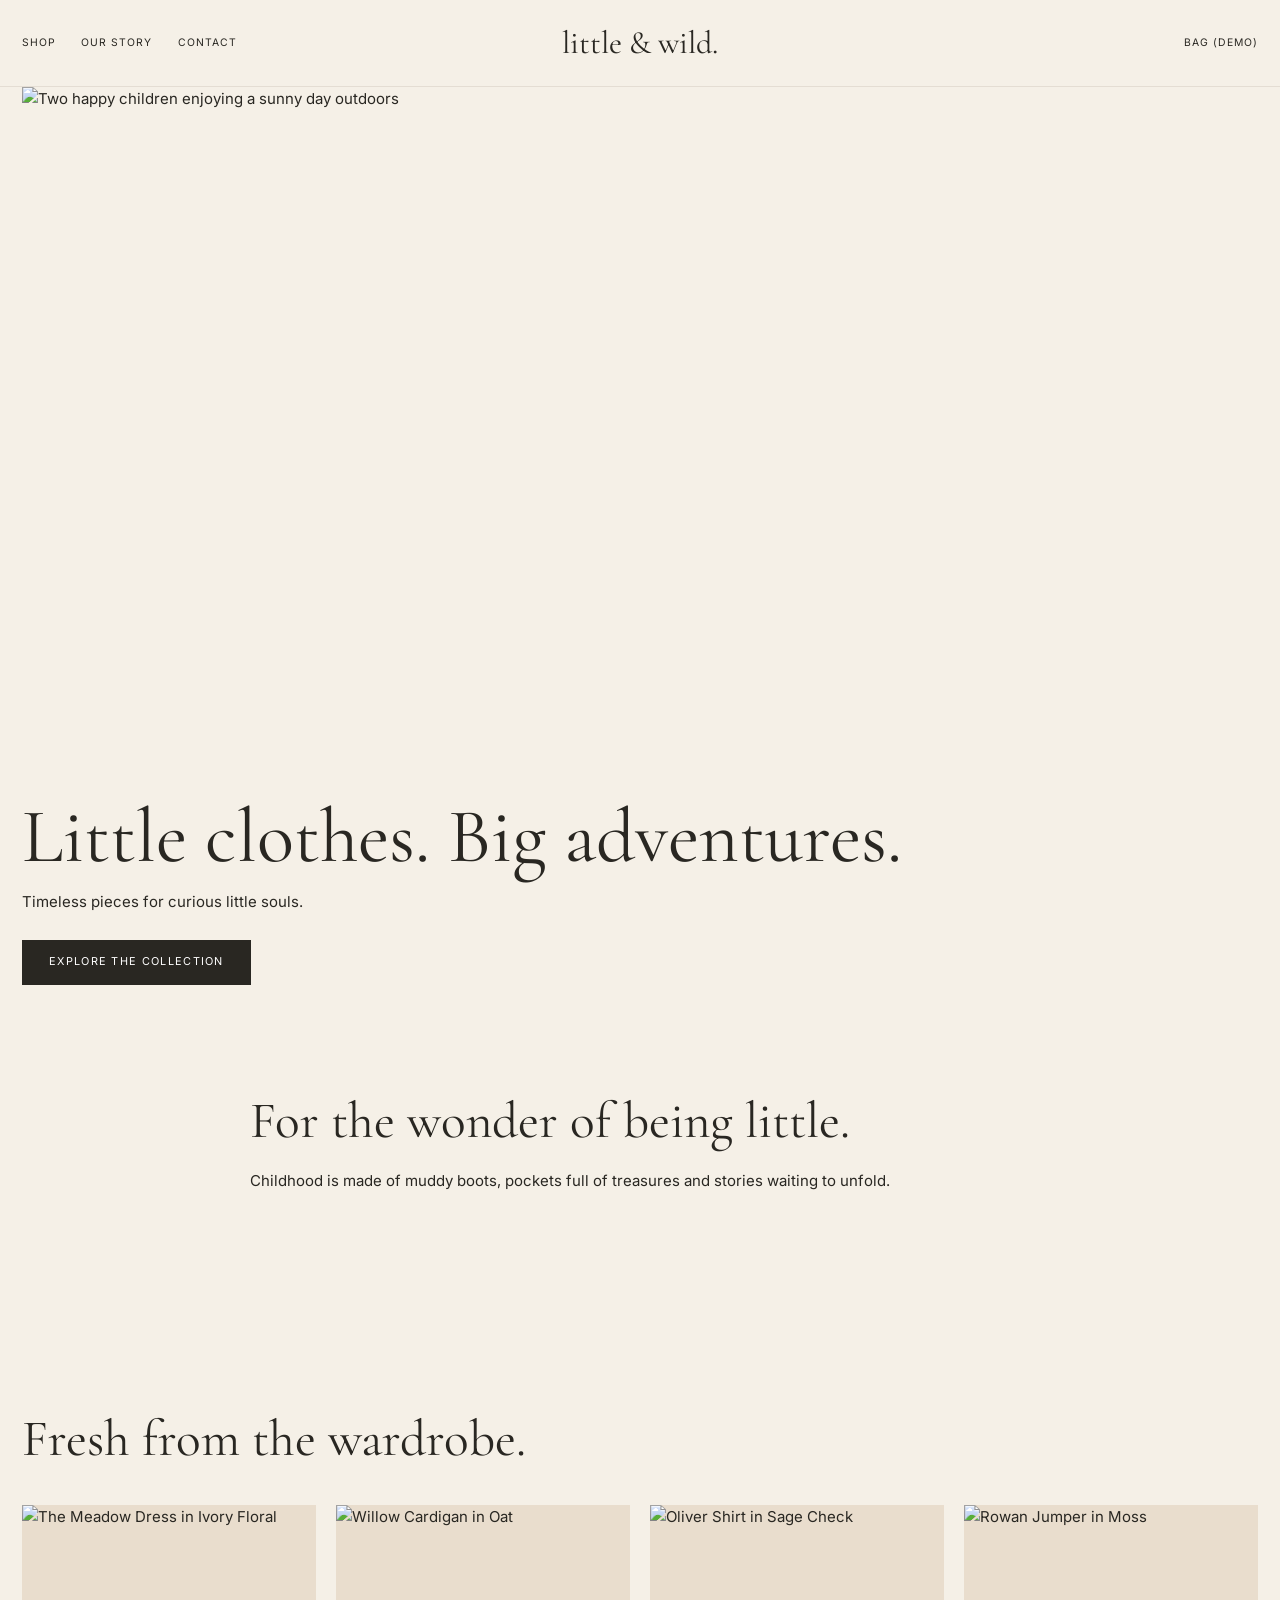
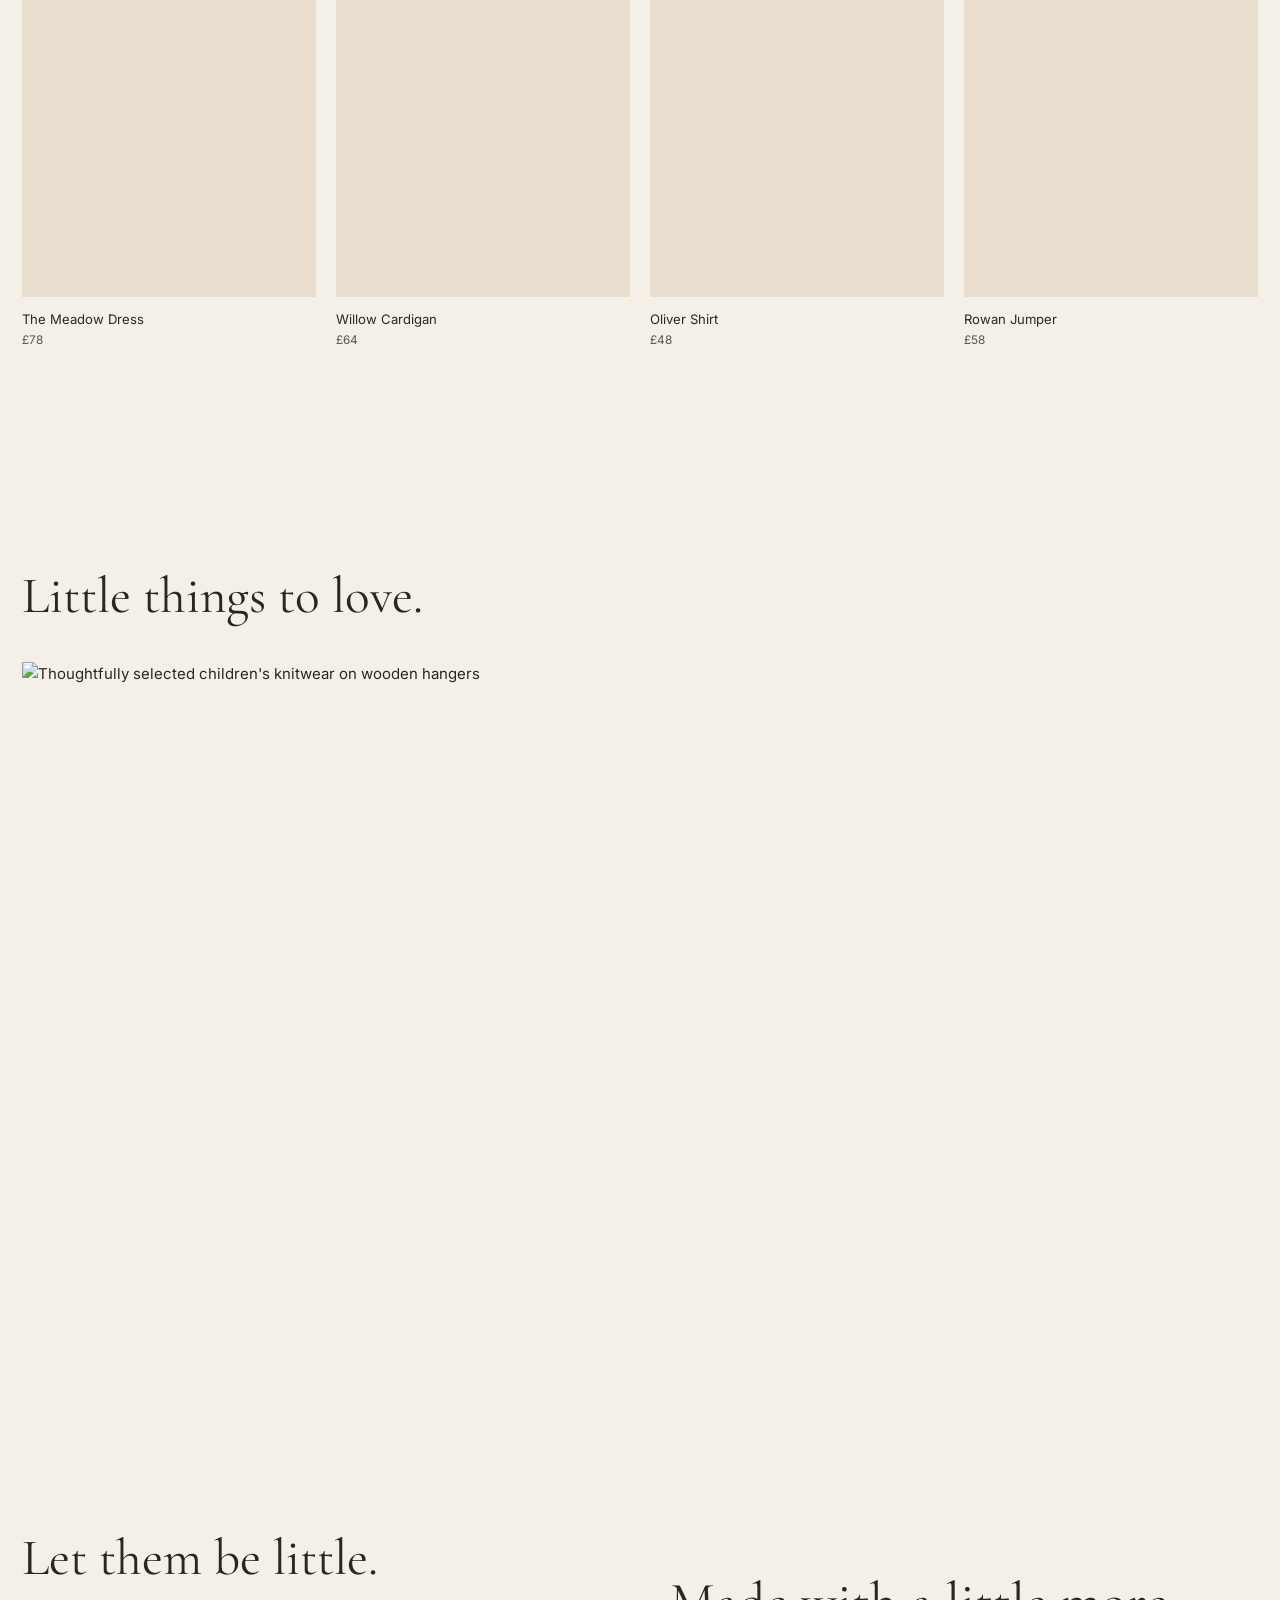
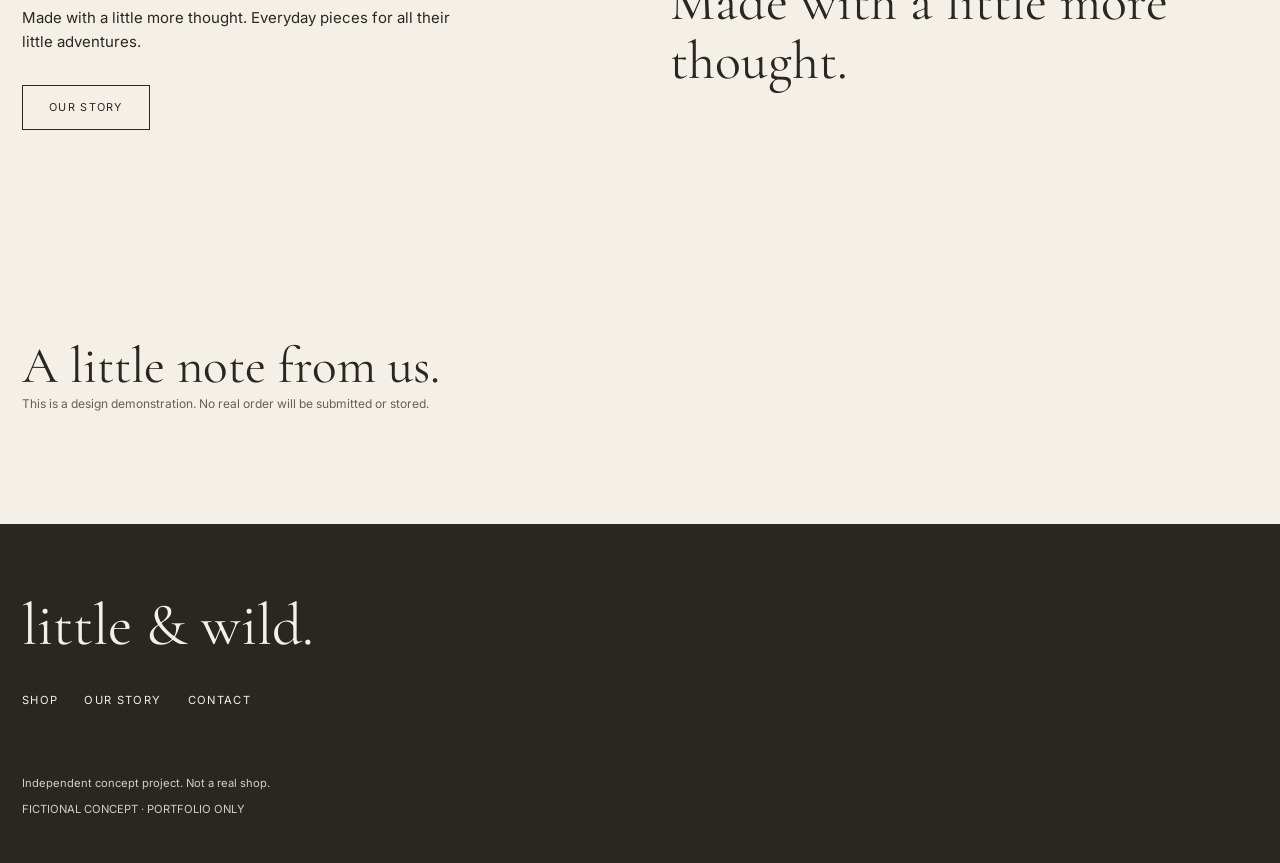
==== docs/index.html @ 0401461c "Publish little & wild. portfolio demo via GitHub Pages" ====
<!doctype html><html lang="en-GB"><head><meta charset="utf-8"><meta name="viewport" content="width=device-width, initial-scale=1"><meta name="robots" content="noindex,nofollow"><meta name="theme-color" content="#F5F0E7"><meta name="description" content="little & wild. — a fictional British childrenswear brand, created as an independent design portfolio concept."><link rel="icon" href="favicon.svg" type="image/svg+xml"><link rel="preconnect" href="https://fonts.googleapis.com"><link rel="preconnect" href="https://fonts.gstatic.com" crossorigin><link href="https://fonts.googleapis.com/css2?family=Cormorant+Garamond:wght@400;500&family=Inter:wght@400;500;600&display=swap" rel="stylesheet"><link rel="stylesheet" href="css/reset.css"><link rel="stylesheet" href="css/variables.css"><link rel="stylesheet" href="css/base.css"><link rel="stylesheet" href="css/components.css"><link rel="stylesheet" href="css/pages.css"><link rel="canonical" href="https://coco2014-crn.github.io/little-and-wild/"><meta property="og:type" content="website"><meta property="og:site_name" content="little &amp; wild."><meta property="og:title" content="Little clothes. Big adventures. | little & wild."><meta property="og:description" content="little & wild. — a fictional British childrenswear brand, created as an independent design portfolio concept."><meta property="og:url" content="https://coco2014-crn.github.io/little-and-wild/"><meta property="og:image" content="https://coco2014-crn.github.io/little-and-wild/assets/images/IMG-001.webp"><title>Little clothes. Big adventures. | little &amp; wild.</title></head><body><a class="skip-link" href="#main">Skip to content</a><div id="site-header"></div><main id="main"><section class="hero container"><img class="hero__image" src="assets/images/IMG-001.webp" alt="Two happy children enjoying a sunny day outdoors" width="1536" height="989"><div class="hero__content"><h1>Little clothes. Big adventures.</h1><p>Timeless pieces for curious little souls.</p><a class="btn" href="collection.html">Explore the collection</a></div></section><section class="section container intro"><h2>For the wonder of being little.</h2><p>Childhood is made of muddy boots, pockets full of treasures and stories waiting to unfold.</p></section><section class="section container"><h2 class="section-heading">Fresh from the wardrobe.</h2><ul class="product-grid"><li class="product-card"><a class="product-card__link" href="product.html?id=LW-001"><img class="product-card__image" src="assets/images/IMG-007.webp" alt="The Meadow Dress in Ivory Floral" width="600" height="800" loading="lazy"><p class="product-card__name">The Meadow Dress</p><p class="product-card__price">£78</p></a></li><li class="product-card"><a class="product-card__link" href="product.html?id=LW-005"><img class="product-card__image" src="assets/images/IMG-011.webp" alt="Willow Cardigan in Oat" width="600" height="800" loading="lazy"><p class="product-card__name">Willow Cardigan</p><p class="product-card__price">£64</p></a></li><li class="product-card"><a class="product-card__link" href="product.html?id=LW-009"><img class="product-card__image" src="assets/images/IMG-015.webp" alt="Oliver Shirt in Sage Check" width="600" height="800" loading="lazy"><p class="product-card__name">Oliver Shirt</p><p class="product-card__price">£48</p></a></li><li class="product-card"><a class="product-card__link" href="product.html?id=LW-006"><img class="product-card__image" src="assets/images/IMG-012.webp" alt="Rowan Jumper in Moss" width="600" height="800" loading="lazy"><p class="product-card__name">Rowan Jumper</p><p class="product-card__price">£58</p></a></li></ul></section><section class="section container"><h2 class="section-heading">Little things to love.</h2><img class="editorial-image" src="assets/images/IMG-002.webp" alt="Thoughtfully selected children's knitwear on wooden hangers" loading="lazy" width="1536" height="1024"></section><section class="section container story-teaser"><div class="story-teaser__copy"><h2>Let them be little.</h2><p>Made with a little more thought. Everyday pieces for all their little adventures.</p><a class="btn btn--outline" href="our-story.html">Our story</a></div><p class="tagline">Made with a little more thought.</p></section><section class="section container"><h2>A little note from us.</h2><p class="demo-note">This is a design demonstration. No real order will be submitted or stored.</p></section></main><div id="site-footer"></div><script src="js/main.js" defer></script></body></html>
---- docs/css/variables.css ----
:root{--cream:#F5F0E7;--oat:#D8C4AE;--sage:#69765F;--berry:#873F49;--ink:#292722;--serif:"Cormorant Garamond",Georgia,serif;--sans:"Inter",Arial,sans-serif;--container:1340px}
---- docs/css/base.css ----
body{background:var(--cream);color:var(--ink);font-family:var(--sans);font-size:15px;line-height:1.65}h1,h2,h3,.brand{font-family:var(--serif);font-weight:400;line-height:1.05}h1{font-size:clamp(3.3rem,6vw,6.4rem)}h2{font-size:clamp(2.5rem,4vw,4.8rem)}h3{font-size:clamp(1.5rem,2.5vw,2.3rem)}a{text-decoration:none}a:hover{text-decoration:underline}a:focus-visible,button:focus-visible,input:focus-visible,textarea:focus-visible,select:focus-visible{outline:3px solid var(--berry);outline-offset:3px}.container{width:min(calc(100% - 44px),var(--container));margin-inline:auto}.section{padding-block:clamp(70px,9vw,160px)}.eyebrow{font-size:.65rem;letter-spacing:.17em;text-transform:uppercase}.muted{color:#68645d}.btn{display:inline-flex;align-items:center;justify-content:center;min-height:45px;padding:12px 26px;border:1px solid var(--ink);background:var(--ink);color:white;font-size:.68rem;letter-spacing:.12em;text-transform:uppercase}.btn:hover{background:var(--sage);border-color:var(--sage);text-decoration:none}.btn--outline{background:transparent;color:var(--ink)}.btn--outline:hover{color:white}.section-heading{margin-bottom:38px}.skip-link{position:absolute;left:10px;top:-100px;z-index:100;background:white;padding:12px}.skip-link:focus{top:10px}.sr-only{position:absolute;width:1px;height:1px;overflow:hidden;clip:rect(0,0,0,0);white-space:nowrap}img{object-fit:cover}.product-card__image{display:block;height:auto}@media(prefers-reduced-motion:reduce){*,*::before,*::after{scroll-behavior:auto!important;animation-duration:.01ms!important;transition-duration:.01ms!important}}
---- docs/css/components.css ----
.site-header{position:relative;z-index:10;border-bottom:1px solid #e4ddd3}.site-header__inner{min-height:86px;display:grid;grid-template-columns:1fr auto 1fr;align-items:center;gap:24px}.site-header__nav{display:flex;gap:25px;font-size:.65rem;letter-spacing:.1em}.site-header__brand{font-size:2rem;white-space:nowrap}.site-header__right{justify-self:end;font-size:.65rem;letter-spacing:.1em}.site-header__toggle{display:none;border:0;background:transparent}.site-footer{background:var(--ink);color:var(--cream);padding:70px 0 45px}.site-footer__brand{font-size:3.7rem}.site-footer__nav{display:flex;gap:26px;margin:35px 0 65px;font-size:.7rem;letter-spacing:.12em}.site-footer__notes{display:grid;gap:7px;font-size:.7rem;color:#d4cfc6}.product-grid{display:grid;grid-template-columns:repeat(4,minmax(0,1fr));gap:32px 20px}.product-card__image{aspect-ratio:3/4;width:100%;background:#e9ddcd;object-fit:cover}.product-card__name{font-size:.82rem;margin-top:12px}.product-card__price{font-size:.74rem;color:#5b554d}.product-card__link:hover{text-decoration:none}.product-card__link:hover .product-card__name{text-decoration:underline}.demo-note{font-size:.75rem;color:#666058}.field{display:grid;gap:8px}.field input,.field textarea{width:100%;border:1px solid #b9b0a3;background:#fffdf9;padding:13px;min-height:48px}.field textarea{min-height:160px}.field label{font-size:.75rem}.form-status{min-height:1.5em}.tagline{font-family:var(--serif);font-size:clamp(2.4rem,4.2vw,4.7rem);line-height:1.1}@media(max-width:750px){.site-header__inner{min-height:70px;grid-template-columns:1fr auto 1fr}.site-header__nav{display:none;position:absolute;left:0;right:0;top:100%;background:var(--cream);padding:25px;box-shadow:0 8px 15px #0001;flex-direction:column}.site-header__nav.is-open{display:flex}.site-header__toggle{display:block;justify-self:start}.site-header__brand{font-size:1.65rem}.site-header__right{font-size:.58rem}.site-footer{padding:48px 0 36px}.site-footer__brand{font-size:2.8rem}.site-footer__nav{gap:20px;flex-wrap:wrap;margin:28px 0 60px}.product-grid{grid-template-columns:repeat(2,minmax(0,1fr));gap:26px 12px}}
---- docs/css/pages.css ----
.hero__image{width:100%;height:clamp(360px,53vw,720px);object-position:center 40%}
.hero__content{padding-top:32px}.hero__content p{margin:12px 0 25px}.intro{max-width:780px}.intro p{margin-top:20px}.editorial-image{width:100%;max-height:660px;object-fit:cover}.featured__intro{margin-bottom:36px}
.story-teaser{display:grid;grid-template-columns:1fr 1fr;gap:60px;align-items:center}.story-teaser__copy p{margin:20px 0 30px;max-width:440px}
.collection-header{padding-top:75px;padding-bottom:36px}.collection-header p{margin-top:14px}.filters{display:flex;flex-wrap:wrap;gap:12px;border-top:1px solid #d8d0c6;padding:20px 0 35px}.filter{border:0;background:none;padding:5px 8px;text-transform:uppercase;font-size:.7rem;letter-spacing:.08em}.filter[aria-pressed=true]{background:var(--ink);color:white}
.collection-editorial{margin-top:150px}.collection-editorial img{width:100%;height:560px}.collection-editorial .tagline{margin:42px 0 70px}
.product-detail{display:grid;grid-template-columns:1fr 1fr;gap:70px;padding-top:65px}.product-detail__image{width:100%;aspect-ratio:4/5}.product-detail__info{padding-top:15px}.product-detail__price{font-size:1.3rem;margin:18px 0}.product-detail__description{max-width:450px;margin:30px 0}.product-detail__meta{margin:25px 0 35px;font-size:.85rem}.product-detail__meta div{margin:10px 0}.product-detail__actions{display:flex;gap:12px;flex-wrap:wrap}.details-copy{max-width:720px}.details-copy p{margin-top:16px}
.story-hero,.contact-hero{display:grid;grid-template-columns:1fr 1fr;align-items:center;gap:60px;padding-top:80px}.story-hero img,.contact-hero img{width:100%;height:560px}.story-hero p,.contact-hero p{margin:20px 0}.story-values{display:grid;grid-template-columns:1fr 1fr;gap:60px;align-items:center}.story-values img{width:100%;height:570px}.story-values p{margin-top:20px}.contact-layout{display:grid;grid-template-columns:1fr 1fr;gap:90px}.contact-form{display:grid;gap:20px}.faq{display:grid;gap:15px}.faq details{border-bottom:1px solid #d4c9bc;padding:15px 0}.faq summary{cursor:pointer;font-family:var(--serif);font-size:1.7rem}.faq p{padding:12px 0}.not-found{padding:140px 0;text-align:center}
@media(max-width:750px){
  .hero__image{height:470px}.hero__content{padding-top:25px}.section{padding-block:60px}
  .story-teaser,.product-detail,.story-hero,.contact-hero,.story-values,.contact-layout{grid-template-columns:1fr;gap:30px}.product-detail{padding-top:30px}.story-hero,.contact-hero{padding-top:35px}.story-hero img,.contact-hero img,.story-values img{height:400px}
  .collection-header{padding-top:40px}.collection-editorial{margin-top:90px}.collection-editorial img{height:450px}.collection-editorial .tagline{margin:28px 0 55px}
  .filters{gap:5px}.filter{min-height:44px;padding:10px 8px;font-size:.75rem}.product-card__name{font-size:13px;line-height:1.5;margin-top:12px}.product-card__price{font-size:12px;line-height:1.5}
  .product-detail__info{padding-top:0}.product-detail__description{font-size:15px;line-height:1.65;margin:24px 0}.product-detail__meta{font-size:12px;line-height:1.6;margin:24px 0 30px}.contact-layout{gap:45px}.field label,.demo-note,.form-status{font-size:12px;line-height:1.5}
  .faq{gap:8px}.faq details{padding:12px 0}.faq summary{font-size:1.45rem;line-height:1.25}.story-teaser{gap:24px}.story-teaser__copy p{margin:16px 0 24px}.story-values{gap:30px}
}
@media(max-width:360px){.site-header__inner{gap:12px}.site-header__brand{font-size:1.55rem}.site-header__right{white-space:nowrap;font-size:.55rem}.site-header__toggle{font-size:.9rem}}
@media(min-width:751px) and (max-width:900px){.story-hero,.contact-hero{gap:40px;padding-top:56px}.story-values{gap:40px}.contact-layout{gap:48px}}
@media(min-width:1100px){.hero~.section{padding-block:110px}.hero~.section.story-teaser{padding-block:100px}}
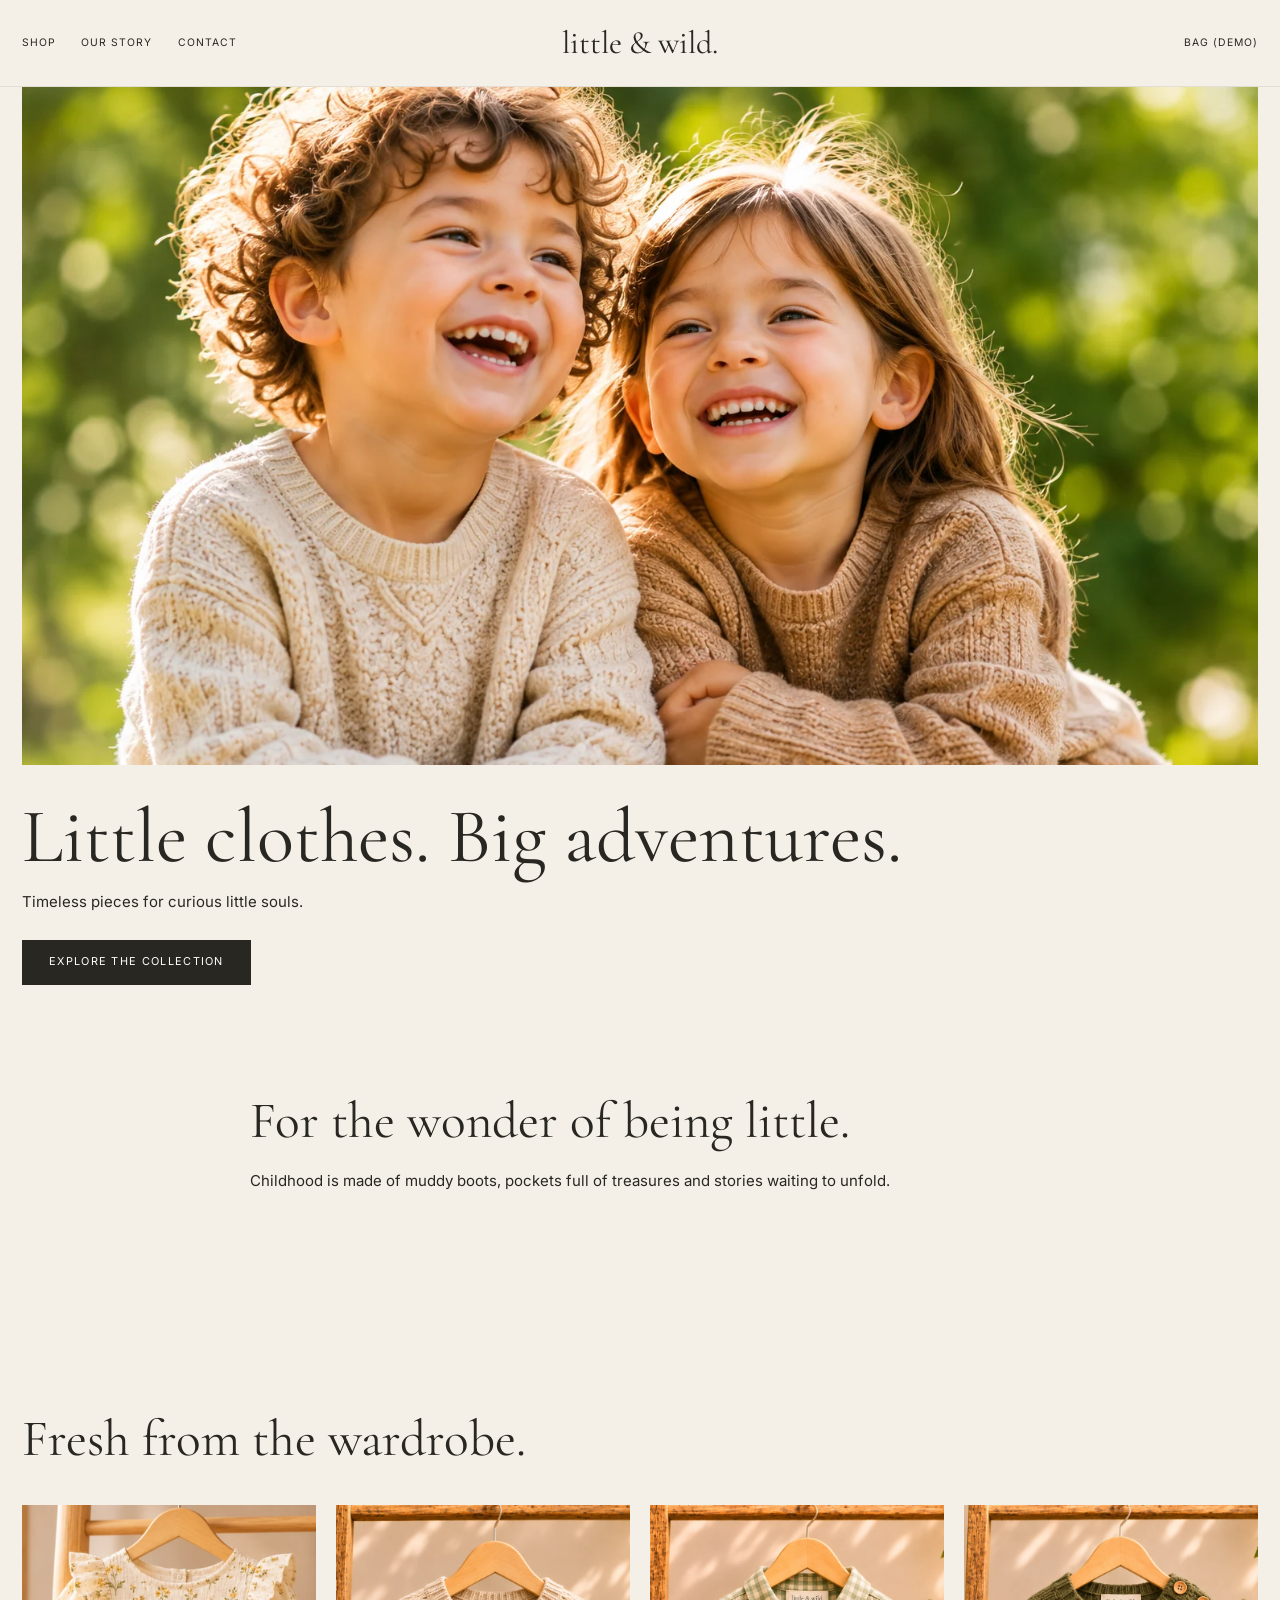
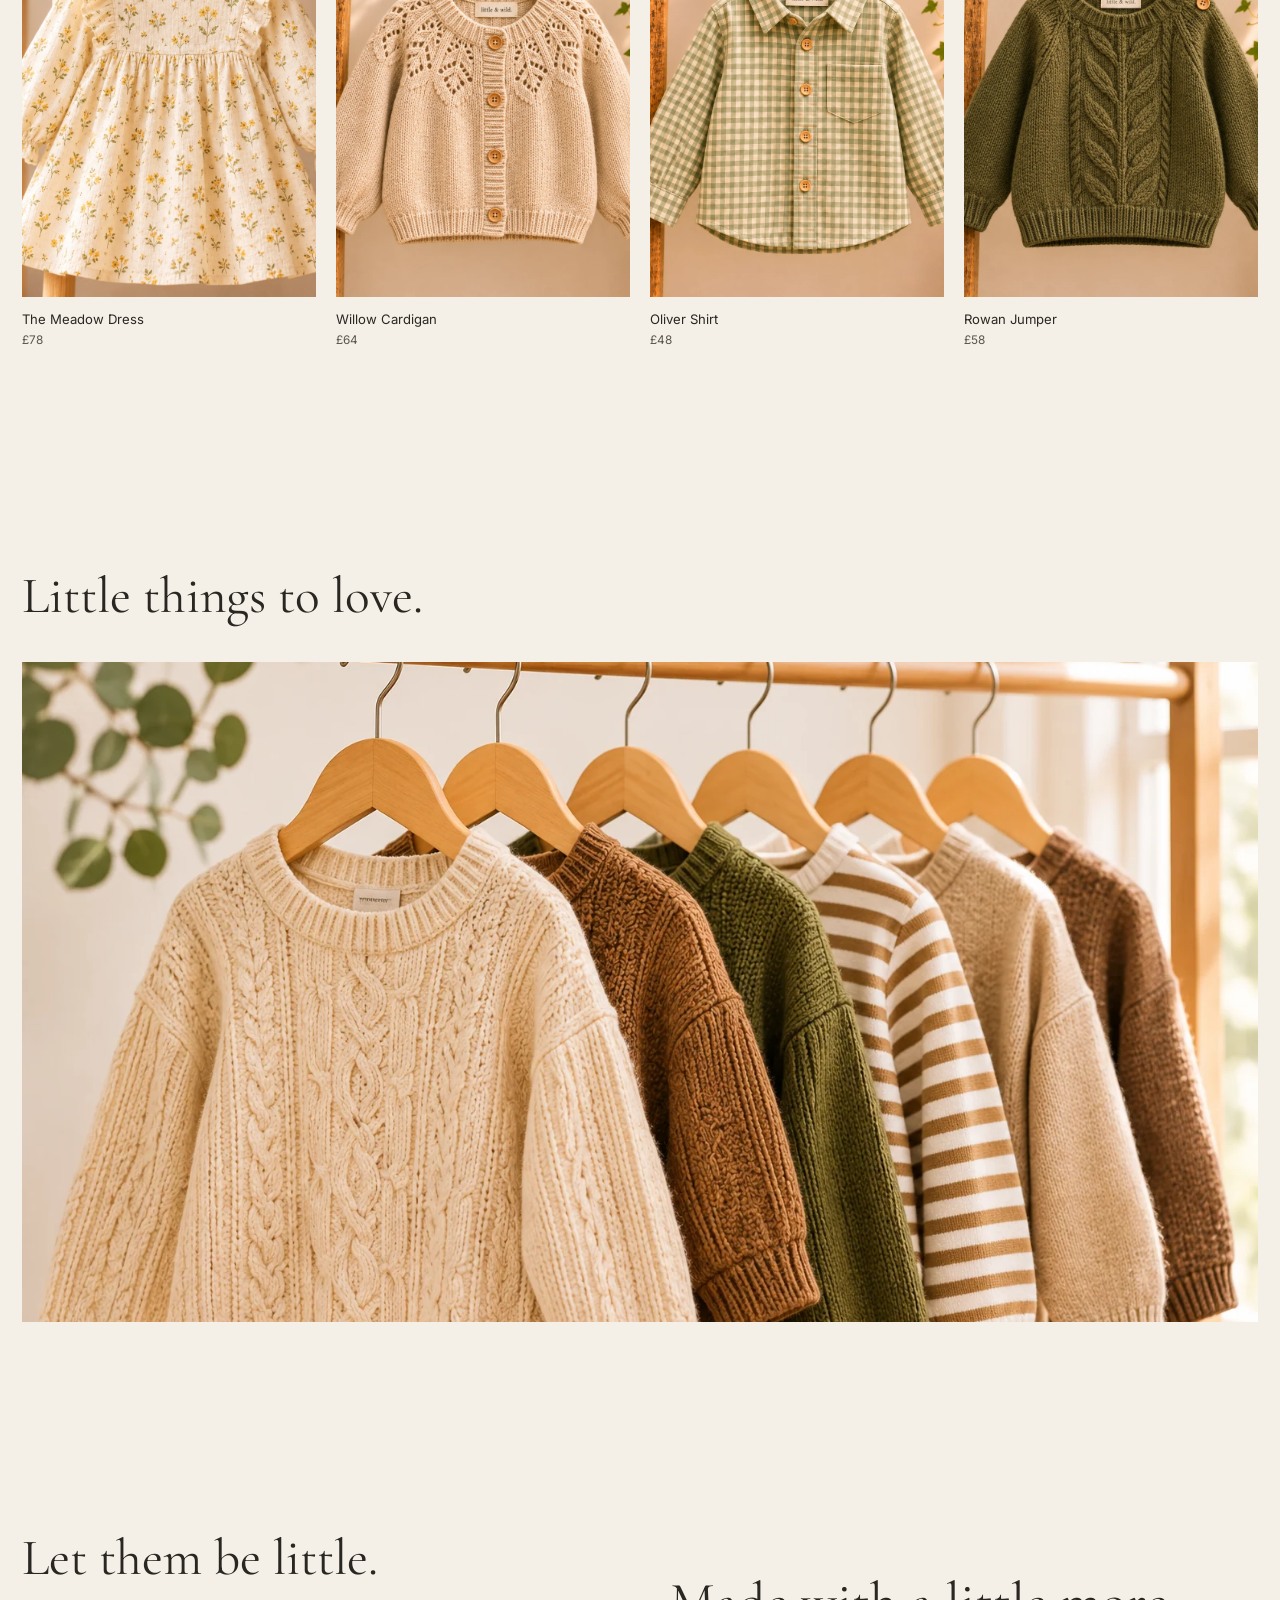
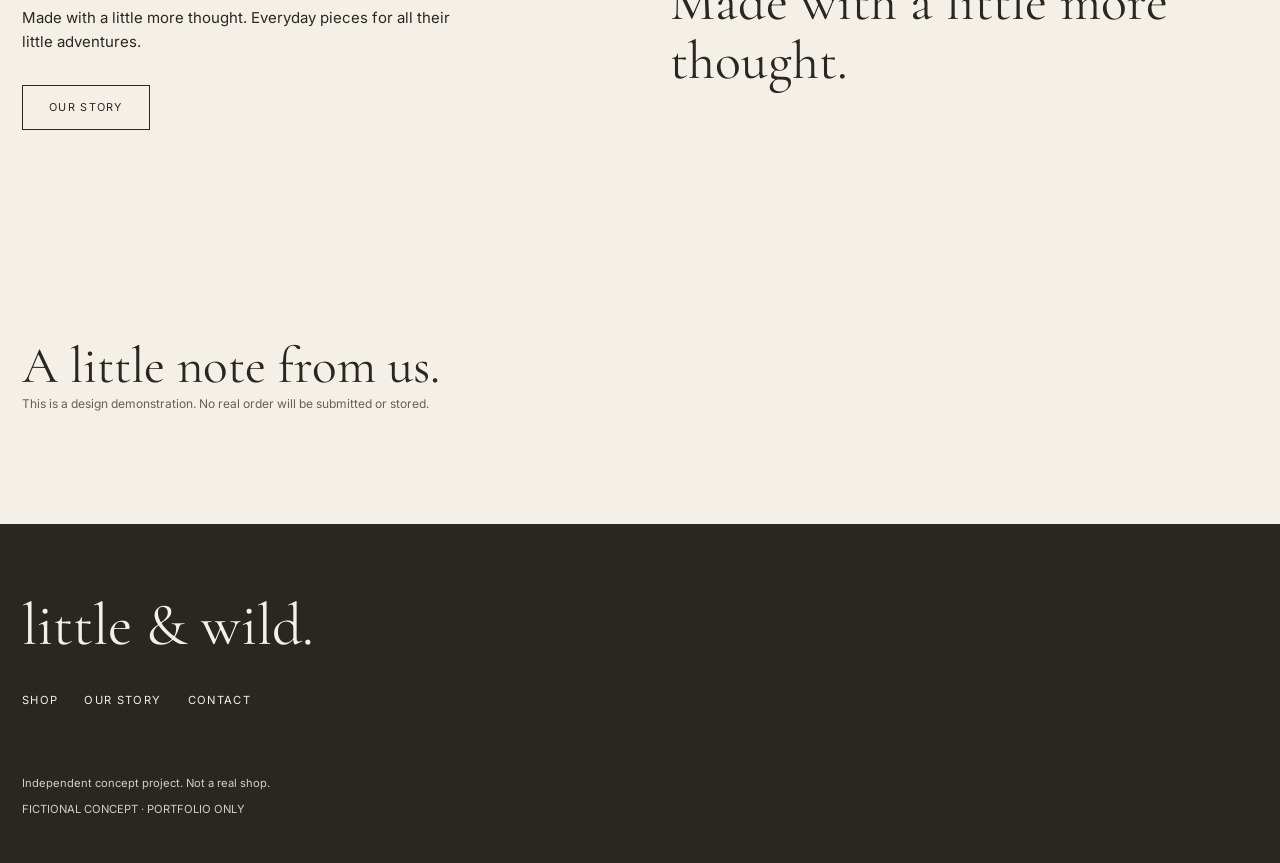
==== commit bd36ef05: "style: format HTML CSS and JavaScript for readability" ====
--- a/docs/index.html
+++ b/docs/index.html
@@ -1 +1,134 @@
-<!doctype html><html lang="en-GB"><head><meta charset="utf-8"><meta name="viewport" content="width=device-width, initial-scale=1"><meta name="robots" content="noindex,nofollow"><meta name="theme-color" content="#F5F0E7"><meta name="description" content="little & wild. — a fictional British childrenswear brand, created as an independent design portfolio concept."><link rel="icon" href="favicon.svg" type="image/svg+xml"><link rel="preconnect" href="https://fonts.googleapis.com"><link rel="preconnect" href="https://fonts.gstatic.com" crossorigin><link href="https://fonts.googleapis.com/css2?family=Cormorant+Garamond:wght@400;500&family=Inter:wght@400;500;600&display=swap" rel="stylesheet"><link rel="stylesheet" href="css/reset.css"><link rel="stylesheet" href="css/variables.css"><link rel="stylesheet" href="css/base.css"><link rel="stylesheet" href="css/components.css"><link rel="stylesheet" href="css/pages.css"><link rel="canonical" href="https://coco2014-crn.github.io/little-and-wild/"><meta property="og:type" content="website"><meta property="og:site_name" content="little &amp; wild."><meta property="og:title" content="Little clothes. Big adventures. | little & wild."><meta property="og:description" content="little & wild. — a fictional British childrenswear brand, created as an independent design portfolio concept."><meta property="og:url" content="https://coco2014-crn.github.io/little-and-wild/"><meta property="og:image" content="https://coco2014-crn.github.io/little-and-wild/assets/images/IMG-001.webp"><title>Little clothes. Big adventures. | little &amp; wild.</title></head><body><a class="skip-link" href="#main">Skip to content</a><div id="site-header"></div><main id="main"><section class="hero container"><img class="hero__image" src="assets/images/IMG-001.webp" alt="Two happy children enjoying a sunny day outdoors" width="1536" height="989"><div class="hero__content"><h1>Little clothes. Big adventures.</h1><p>Timeless pieces for curious little souls.</p><a class="btn" href="collection.html">Explore the collection</a></div></section><section class="section container intro"><h2>For the wonder of being little.</h2><p>Childhood is made of muddy boots, pockets full of treasures and stories waiting to unfold.</p></section><section class="section container"><h2 class="section-heading">Fresh from the wardrobe.</h2><ul class="product-grid"><li class="product-card"><a class="product-card__link" href="product.html?id=LW-001"><img class="product-card__image" src="assets/images/IMG-007.webp" alt="The Meadow Dress in Ivory Floral" width="600" height="800" loading="lazy"><p class="product-card__name">The Meadow Dress</p><p class="product-card__price">£78</p></a></li><li class="product-card"><a class="product-card__link" href="product.html?id=LW-005"><img class="product-card__image" src="assets/images/IMG-011.webp" alt="Willow Cardigan in Oat" width="600" height="800" loading="lazy"><p class="product-card__name">Willow Cardigan</p><p class="product-card__price">£64</p></a></li><li class="product-card"><a class="product-card__link" href="product.html?id=LW-009"><img class="product-card__image" src="assets/images/IMG-015.webp" alt="Oliver Shirt in Sage Check" width="600" height="800" loading="lazy"><p class="product-card__name">Oliver Shirt</p><p class="product-card__price">£48</p></a></li><li class="product-card"><a class="product-card__link" href="product.html?id=LW-006"><img class="product-card__image" src="assets/images/IMG-012.webp" alt="Rowan Jumper in Moss" width="600" height="800" loading="lazy"><p class="product-card__name">Rowan Jumper</p><p class="product-card__price">£58</p></a></li></ul></section><section class="section container"><h2 class="section-heading">Little things to love.</h2><img class="editorial-image" src="assets/images/IMG-002.webp" alt="Thoughtfully selected children's knitwear on wooden hangers" loading="lazy" width="1536" height="1024"></section><section class="section container story-teaser"><div class="story-teaser__copy"><h2>Let them be little.</h2><p>Made with a little more thought. Everyday pieces for all their little adventures.</p><a class="btn btn--outline" href="our-story.html">Our story</a></div><p class="tagline">Made with a little more thought.</p></section><section class="section container"><h2>A little note from us.</h2><p class="demo-note">This is a design demonstration. No real order will be submitted or stored.</p></section></main><div id="site-footer"></div><script src="js/main.js" defer></script></body></html>
+<!doctype html>
+<html lang="en-GB"
+  ><head
+    ><meta charset="utf-8" /><meta
+      name="viewport"
+      content="width=device-width, initial-scale=1"
+    /><meta name="robots" content="noindex,nofollow" /><meta
+      name="theme-color"
+      content="#F5F0E7"
+    /><meta
+      name="description"
+      content="little & wild. — a fictional British childrenswear brand, created as an independent design portfolio concept."
+    /><link rel="icon" href="favicon.svg" type="image/svg+xml" /><link
+      rel="preconnect"
+      href="https://fonts.googleapis.com"
+    /><link rel="preconnect" href="https://fonts.gstatic.com" crossorigin /><link
+      href="https://fonts.googleapis.com/css2?family=Cormorant+Garamond:wght@400;500&family=Inter:wght@400;500;600&display=swap"
+      rel="stylesheet"
+    /><link rel="stylesheet" href="css/reset.css" /><link
+      rel="stylesheet"
+      href="css/variables.css"
+    /><link rel="stylesheet" href="css/base.css" /><link
+      rel="stylesheet"
+      href="css/components.css"
+    /><link rel="stylesheet" href="css/pages.css" /><link
+      rel="canonical"
+      href="https://coco2014-crn.github.io/little-and-wild/"
+    /><meta property="og:type" content="website" /><meta
+      property="og:site_name"
+      content="little &amp; wild."
+    /><meta property="og:title" content="Little clothes. Big adventures. | little & wild." /><meta
+      property="og:description"
+      content="little & wild. — a fictional British childrenswear brand, created as an independent design portfolio concept."
+    /><meta property="og:url" content="https://coco2014-crn.github.io/little-and-wild/" /><meta
+      property="og:image"
+      content="https://coco2014-crn.github.io/little-and-wild/assets/images/IMG-001.webp"
+    /><title>Little clothes. Big adventures. | little &amp; wild.</title></head
+  ><body
+    ><a class="skip-link" href="#main">Skip to content</a><div id="site-header"></div
+    ><main id="main"
+      ><section class="hero container"
+        ><img
+          class="hero__image"
+          src="assets/images/IMG-001.webp"
+          alt="Two happy children enjoying a sunny day outdoors"
+          width="1536"
+          height="989"
+        /><div class="hero__content"
+          ><h1>Little clothes. Big adventures.</h1><p>Timeless pieces for curious little souls.</p
+          ><a class="btn" href="collection.html">Explore the collection</a></div
+        ></section
+      ><section class="section container intro"
+        ><h2>For the wonder of being little.</h2
+        ><p
+          >Childhood is made of muddy boots, pockets full of treasures and stories waiting to
+          unfold.</p
+        ></section
+      ><section class="section container"
+        ><h2 class="section-heading">Fresh from the wardrobe.</h2
+        ><ul class="product-grid"
+          ><li class="product-card"
+            ><a class="product-card__link" href="product.html?id=LW-001"
+              ><img
+                class="product-card__image"
+                src="assets/images/IMG-007.webp"
+                alt="The Meadow Dress in Ivory Floral"
+                width="600"
+                height="800"
+                loading="lazy"
+              /><p class="product-card__name">The Meadow Dress</p
+              ><p class="product-card__price">£78</p></a
+            ></li
+          ><li class="product-card"
+            ><a class="product-card__link" href="product.html?id=LW-005"
+              ><img
+                class="product-card__image"
+                src="assets/images/IMG-011.webp"
+                alt="Willow Cardigan in Oat"
+                width="600"
+                height="800"
+                loading="lazy"
+              /><p class="product-card__name">Willow Cardigan</p
+              ><p class="product-card__price">£64</p></a
+            ></li
+          ><li class="product-card"
+            ><a class="product-card__link" href="product.html?id=LW-009"
+              ><img
+                class="product-card__image"
+                src="assets/images/IMG-015.webp"
+                alt="Oliver Shirt in Sage Check"
+                width="600"
+                height="800"
+                loading="lazy"
+              /><p class="product-card__name">Oliver Shirt</p
+              ><p class="product-card__price">£48</p></a
+            ></li
+          ><li class="product-card"
+            ><a class="product-card__link" href="product.html?id=LW-006"
+              ><img
+                class="product-card__image"
+                src="assets/images/IMG-012.webp"
+                alt="Rowan Jumper in Moss"
+                width="600"
+                height="800"
+                loading="lazy"
+              /><p class="product-card__name">Rowan Jumper</p
+              ><p class="product-card__price">£58</p></a
+            ></li
+          ></ul
+        ></section
+      ><section class="section container"
+        ><h2 class="section-heading">Little things to love.</h2
+        ><img
+          class="editorial-image"
+          src="assets/images/IMG-002.webp"
+          alt="Thoughtfully selected children's knitwear on wooden hangers"
+          loading="lazy"
+          width="1536"
+          height="1024" /></section
+      ><section class="section container story-teaser"
+        ><div class="story-teaser__copy"
+          ><h2>Let them be little.</h2
+          ><p>Made with a little more thought. Everyday pieces for all their little adventures.</p
+          ><a class="btn btn--outline" href="our-story.html">Our story</a></div
+        ><p class="tagline">Made with a little more thought.</p></section
+      ><section class="section container"
+        ><h2>A little note from us.</h2
+        ><p class="demo-note"
+          >This is a design demonstration. No real order will be submitted or stored.</p
+        ></section
+      ></main
+    ><div id="site-footer"></div
+    ><script src="js/main.js" defer></script></body
+></html>
--- a/docs/css/variables.css
+++ b/docs/css/variables.css
@@ -1 +1,10 @@
-:root{--cream:#F5F0E7;--oat:#D8C4AE;--sage:#69765F;--berry:#873F49;--ink:#292722;--serif:"Cormorant Garamond",Georgia,serif;--sans:"Inter",Arial,sans-serif;--container:1340px}
+:root {
+  --cream: #f5f0e7;
+  --oat: #d8c4ae;
+  --sage: #69765f;
+  --berry: #873f49;
+  --ink: #292722;
+  --serif: "Cormorant Garamond", Georgia, serif;
+  --sans: "Inter", Arial, sans-serif;
+  --container: 1340px;
+}
--- a/docs/css/base.css
+++ b/docs/css/base.css
@@ -1 +1,116 @@
-body{background:var(--cream);color:var(--ink);font-family:var(--sans);font-size:15px;line-height:1.65}h1,h2,h3,.brand{font-family:var(--serif);font-weight:400;line-height:1.05}h1{font-size:clamp(3.3rem,6vw,6.4rem)}h2{font-size:clamp(2.5rem,4vw,4.8rem)}h3{font-size:clamp(1.5rem,2.5vw,2.3rem)}a{text-decoration:none}a:hover{text-decoration:underline}a:focus-visible,button:focus-visible,input:focus-visible,textarea:focus-visible,select:focus-visible{outline:3px solid var(--berry);outline-offset:3px}.container{width:min(calc(100% - 44px),var(--container));margin-inline:auto}.section{padding-block:clamp(70px,9vw,160px)}.eyebrow{font-size:.65rem;letter-spacing:.17em;text-transform:uppercase}.muted{color:#68645d}.btn{display:inline-flex;align-items:center;justify-content:center;min-height:45px;padding:12px 26px;border:1px solid var(--ink);background:var(--ink);color:white;font-size:.68rem;letter-spacing:.12em;text-transform:uppercase}.btn:hover{background:var(--sage);border-color:var(--sage);text-decoration:none}.btn--outline{background:transparent;color:var(--ink)}.btn--outline:hover{color:white}.section-heading{margin-bottom:38px}.skip-link{position:absolute;left:10px;top:-100px;z-index:100;background:white;padding:12px}.skip-link:focus{top:10px}.sr-only{position:absolute;width:1px;height:1px;overflow:hidden;clip:rect(0,0,0,0);white-space:nowrap}img{object-fit:cover}.product-card__image{display:block;height:auto}@media(prefers-reduced-motion:reduce){*,*::before,*::after{scroll-behavior:auto!important;animation-duration:.01ms!important;transition-duration:.01ms!important}}
+body {
+  background: var(--cream);
+  color: var(--ink);
+  font-family: var(--sans);
+  font-size: 15px;
+  line-height: 1.65;
+}
+h1,
+h2,
+h3,
+.brand {
+  font-family: var(--serif);
+  font-weight: 400;
+  line-height: 1.05;
+}
+h1 {
+  font-size: clamp(3.3rem, 6vw, 6.4rem);
+}
+h2 {
+  font-size: clamp(2.5rem, 4vw, 4.8rem);
+}
+h3 {
+  font-size: clamp(1.5rem, 2.5vw, 2.3rem);
+}
+a {
+  text-decoration: none;
+}
+a:hover {
+  text-decoration: underline;
+}
+a:focus-visible,
+button:focus-visible,
+input:focus-visible,
+textarea:focus-visible,
+select:focus-visible {
+  outline: 3px solid var(--berry);
+  outline-offset: 3px;
+}
+.container {
+  width: min(calc(100% - 44px), var(--container));
+  margin-inline: auto;
+}
+.section {
+  padding-block: clamp(70px, 9vw, 160px);
+}
+.eyebrow {
+  font-size: 0.65rem;
+  letter-spacing: 0.17em;
+  text-transform: uppercase;
+}
+.muted {
+  color: #68645d;
+}
+.btn {
+  display: inline-flex;
+  align-items: center;
+  justify-content: center;
+  min-height: 45px;
+  padding: 12px 26px;
+  border: 1px solid var(--ink);
+  background: var(--ink);
+  color: white;
+  font-size: 0.68rem;
+  letter-spacing: 0.12em;
+  text-transform: uppercase;
+}
+.btn:hover {
+  background: var(--sage);
+  border-color: var(--sage);
+  text-decoration: none;
+}
+.btn--outline {
+  background: transparent;
+  color: var(--ink);
+}
+.btn--outline:hover {
+  color: white;
+}
+.section-heading {
+  margin-bottom: 38px;
+}
+.skip-link {
+  position: absolute;
+  left: 10px;
+  top: -100px;
+  z-index: 100;
+  background: white;
+  padding: 12px;
+}
+.skip-link:focus {
+  top: 10px;
+}
+.sr-only {
+  position: absolute;
+  width: 1px;
+  height: 1px;
+  overflow: hidden;
+  clip: rect(0, 0, 0, 0);
+  white-space: nowrap;
+}
+img {
+  object-fit: cover;
+}
+.product-card__image {
+  display: block;
+  height: auto;
+}
+@media (prefers-reduced-motion: reduce) {
+  *,
+  *::before,
+  *::after {
+    scroll-behavior: auto !important;
+    animation-duration: 0.01ms !important;
+    transition-duration: 0.01ms !important;
+  }
+}
--- a/docs/css/components.css
+++ b/docs/css/components.css
@@ -1 +1,153 @@
-.site-header{position:relative;z-index:10;border-bottom:1px solid #e4ddd3}.site-header__inner{min-height:86px;display:grid;grid-template-columns:1fr auto 1fr;align-items:center;gap:24px}.site-header__nav{display:flex;gap:25px;font-size:.65rem;letter-spacing:.1em}.site-header__brand{font-size:2rem;white-space:nowrap}.site-header__right{justify-self:end;font-size:.65rem;letter-spacing:.1em}.site-header__toggle{display:none;border:0;background:transparent}.site-footer{background:var(--ink);color:var(--cream);padding:70px 0 45px}.site-footer__brand{font-size:3.7rem}.site-footer__nav{display:flex;gap:26px;margin:35px 0 65px;font-size:.7rem;letter-spacing:.12em}.site-footer__notes{display:grid;gap:7px;font-size:.7rem;color:#d4cfc6}.product-grid{display:grid;grid-template-columns:repeat(4,minmax(0,1fr));gap:32px 20px}.product-card__image{aspect-ratio:3/4;width:100%;background:#e9ddcd;object-fit:cover}.product-card__name{font-size:.82rem;margin-top:12px}.product-card__price{font-size:.74rem;color:#5b554d}.product-card__link:hover{text-decoration:none}.product-card__link:hover .product-card__name{text-decoration:underline}.demo-note{font-size:.75rem;color:#666058}.field{display:grid;gap:8px}.field input,.field textarea{width:100%;border:1px solid #b9b0a3;background:#fffdf9;padding:13px;min-height:48px}.field textarea{min-height:160px}.field label{font-size:.75rem}.form-status{min-height:1.5em}.tagline{font-family:var(--serif);font-size:clamp(2.4rem,4.2vw,4.7rem);line-height:1.1}@media(max-width:750px){.site-header__inner{min-height:70px;grid-template-columns:1fr auto 1fr}.site-header__nav{display:none;position:absolute;left:0;right:0;top:100%;background:var(--cream);padding:25px;box-shadow:0 8px 15px #0001;flex-direction:column}.site-header__nav.is-open{display:flex}.site-header__toggle{display:block;justify-self:start}.site-header__brand{font-size:1.65rem}.site-header__right{font-size:.58rem}.site-footer{padding:48px 0 36px}.site-footer__brand{font-size:2.8rem}.site-footer__nav{gap:20px;flex-wrap:wrap;margin:28px 0 60px}.product-grid{grid-template-columns:repeat(2,minmax(0,1fr));gap:26px 12px}}+.site-header {
+  position: relative;
+  z-index: 10;
+  border-bottom: 1px solid #e4ddd3;
+}
+.site-header__inner {
+  min-height: 86px;
+  display: grid;
+  grid-template-columns: 1fr auto 1fr;
+  align-items: center;
+  gap: 24px;
+}
+.site-header__nav {
+  display: flex;
+  gap: 25px;
+  font-size: 0.65rem;
+  letter-spacing: 0.1em;
+}
+.site-header__brand {
+  font-size: 2rem;
+  white-space: nowrap;
+}
+.site-header__right {
+  justify-self: end;
+  font-size: 0.65rem;
+  letter-spacing: 0.1em;
+}
+.site-header__toggle {
+  display: none;
+  border: 0;
+  background: transparent;
+}
+.site-footer {
+  background: var(--ink);
+  color: var(--cream);
+  padding: 70px 0 45px;
+}
+.site-footer__brand {
+  font-size: 3.7rem;
+}
+.site-footer__nav {
+  display: flex;
+  gap: 26px;
+  margin: 35px 0 65px;
+  font-size: 0.7rem;
+  letter-spacing: 0.12em;
+}
+.site-footer__notes {
+  display: grid;
+  gap: 7px;
+  font-size: 0.7rem;
+  color: #d4cfc6;
+}
+.product-grid {
+  display: grid;
+  grid-template-columns: repeat(4, minmax(0, 1fr));
+  gap: 32px 20px;
+}
+.product-card__image {
+  aspect-ratio: 3/4;
+  width: 100%;
+  background: #e9ddcd;
+  object-fit: cover;
+}
+.product-card__name {
+  font-size: 0.82rem;
+  margin-top: 12px;
+}
+.product-card__price {
+  font-size: 0.74rem;
+  color: #5b554d;
+}
+.product-card__link:hover {
+  text-decoration: none;
+}
+.product-card__link:hover .product-card__name {
+  text-decoration: underline;
+}
+.demo-note {
+  font-size: 0.75rem;
+  color: #666058;
+}
+.field {
+  display: grid;
+  gap: 8px;
+}
+.field input,
+.field textarea {
+  width: 100%;
+  border: 1px solid #b9b0a3;
+  background: #fffdf9;
+  padding: 13px;
+  min-height: 48px;
+}
+.field textarea {
+  min-height: 160px;
+}
+.field label {
+  font-size: 0.75rem;
+}
+.form-status {
+  min-height: 1.5em;
+}
+.tagline {
+  font-family: var(--serif);
+  font-size: clamp(2.4rem, 4.2vw, 4.7rem);
+  line-height: 1.1;
+}
+@media (max-width: 750px) {
+  .site-header__inner {
+    min-height: 70px;
+    grid-template-columns: 1fr auto 1fr;
+  }
+  .site-header__nav {
+    display: none;
+    position: absolute;
+    left: 0;
+    right: 0;
+    top: 100%;
+    background: var(--cream);
+    padding: 25px;
+    box-shadow: 0 8px 15px #0001;
+    flex-direction: column;
+  }
+  .site-header__nav.is-open {
+    display: flex;
+  }
+  .site-header__toggle {
+    display: block;
+    justify-self: start;
+  }
+  .site-header__brand {
+    font-size: 1.65rem;
+  }
+  .site-header__right {
+    font-size: 0.58rem;
+  }
+  .site-footer {
+    padding: 48px 0 36px;
+  }
+  .site-footer__brand {
+    font-size: 2.8rem;
+  }
+  .site-footer__nav {
+    gap: 20px;
+    flex-wrap: wrap;
+    margin: 28px 0 60px;
+  }
+  .product-grid {
+    grid-template-columns: repeat(2, minmax(0, 1fr));
+    gap: 26px 12px;
+  }
+}
--- a/docs/css/pages.css
+++ b/docs/css/pages.css
@@ -1,18 +1,307 @@
-.hero__image{width:100%;height:clamp(360px,53vw,720px);object-position:center 40%}
-.hero__content{padding-top:32px}.hero__content p{margin:12px 0 25px}.intro{max-width:780px}.intro p{margin-top:20px}.editorial-image{width:100%;max-height:660px;object-fit:cover}.featured__intro{margin-bottom:36px}
-.story-teaser{display:grid;grid-template-columns:1fr 1fr;gap:60px;align-items:center}.story-teaser__copy p{margin:20px 0 30px;max-width:440px}
-.collection-header{padding-top:75px;padding-bottom:36px}.collection-header p{margin-top:14px}.filters{display:flex;flex-wrap:wrap;gap:12px;border-top:1px solid #d8d0c6;padding:20px 0 35px}.filter{border:0;background:none;padding:5px 8px;text-transform:uppercase;font-size:.7rem;letter-spacing:.08em}.filter[aria-pressed=true]{background:var(--ink);color:white}
-.collection-editorial{margin-top:150px}.collection-editorial img{width:100%;height:560px}.collection-editorial .tagline{margin:42px 0 70px}
-.product-detail{display:grid;grid-template-columns:1fr 1fr;gap:70px;padding-top:65px}.product-detail__image{width:100%;aspect-ratio:4/5}.product-detail__info{padding-top:15px}.product-detail__price{font-size:1.3rem;margin:18px 0}.product-detail__description{max-width:450px;margin:30px 0}.product-detail__meta{margin:25px 0 35px;font-size:.85rem}.product-detail__meta div{margin:10px 0}.product-detail__actions{display:flex;gap:12px;flex-wrap:wrap}.details-copy{max-width:720px}.details-copy p{margin-top:16px}
-.story-hero,.contact-hero{display:grid;grid-template-columns:1fr 1fr;align-items:center;gap:60px;padding-top:80px}.story-hero img,.contact-hero img{width:100%;height:560px}.story-hero p,.contact-hero p{margin:20px 0}.story-values{display:grid;grid-template-columns:1fr 1fr;gap:60px;align-items:center}.story-values img{width:100%;height:570px}.story-values p{margin-top:20px}.contact-layout{display:grid;grid-template-columns:1fr 1fr;gap:90px}.contact-form{display:grid;gap:20px}.faq{display:grid;gap:15px}.faq details{border-bottom:1px solid #d4c9bc;padding:15px 0}.faq summary{cursor:pointer;font-family:var(--serif);font-size:1.7rem}.faq p{padding:12px 0}.not-found{padding:140px 0;text-align:center}
-@media(max-width:750px){
-  .hero__image{height:470px}.hero__content{padding-top:25px}.section{padding-block:60px}
-  .story-teaser,.product-detail,.story-hero,.contact-hero,.story-values,.contact-layout{grid-template-columns:1fr;gap:30px}.product-detail{padding-top:30px}.story-hero,.contact-hero{padding-top:35px}.story-hero img,.contact-hero img,.story-values img{height:400px}
-  .collection-header{padding-top:40px}.collection-editorial{margin-top:90px}.collection-editorial img{height:450px}.collection-editorial .tagline{margin:28px 0 55px}
-  .filters{gap:5px}.filter{min-height:44px;padding:10px 8px;font-size:.75rem}.product-card__name{font-size:13px;line-height:1.5;margin-top:12px}.product-card__price{font-size:12px;line-height:1.5}
-  .product-detail__info{padding-top:0}.product-detail__description{font-size:15px;line-height:1.65;margin:24px 0}.product-detail__meta{font-size:12px;line-height:1.6;margin:24px 0 30px}.contact-layout{gap:45px}.field label,.demo-note,.form-status{font-size:12px;line-height:1.5}
-  .faq{gap:8px}.faq details{padding:12px 0}.faq summary{font-size:1.45rem;line-height:1.25}.story-teaser{gap:24px}.story-teaser__copy p{margin:16px 0 24px}.story-values{gap:30px}
-}
-@media(max-width:360px){.site-header__inner{gap:12px}.site-header__brand{font-size:1.55rem}.site-header__right{white-space:nowrap;font-size:.55rem}.site-header__toggle{font-size:.9rem}}
-@media(min-width:751px) and (max-width:900px){.story-hero,.contact-hero{gap:40px;padding-top:56px}.story-values{gap:40px}.contact-layout{gap:48px}}
-@media(min-width:1100px){.hero~.section{padding-block:110px}.hero~.section.story-teaser{padding-block:100px}}
+.hero__image {
+  width: 100%;
+  height: clamp(360px, 53vw, 720px);
+  object-position: center 40%;
+}
+.hero__content {
+  padding-top: 32px;
+}
+.hero__content p {
+  margin: 12px 0 25px;
+}
+.intro {
+  max-width: 780px;
+}
+.intro p {
+  margin-top: 20px;
+}
+.editorial-image {
+  width: 100%;
+  max-height: 660px;
+  object-fit: cover;
+}
+.featured__intro {
+  margin-bottom: 36px;
+}
+.story-teaser {
+  display: grid;
+  grid-template-columns: 1fr 1fr;
+  gap: 60px;
+  align-items: center;
+}
+.story-teaser__copy p {
+  margin: 20px 0 30px;
+  max-width: 440px;
+}
+.collection-header {
+  padding-top: 75px;
+  padding-bottom: 36px;
+}
+.collection-header p {
+  margin-top: 14px;
+}
+.filters {
+  display: flex;
+  flex-wrap: wrap;
+  gap: 12px;
+  border-top: 1px solid #d8d0c6;
+  padding: 20px 0 35px;
+}
+.filter {
+  border: 0;
+  background: none;
+  padding: 5px 8px;
+  text-transform: uppercase;
+  font-size: 0.7rem;
+  letter-spacing: 0.08em;
+}
+.filter[aria-pressed="true"] {
+  background: var(--ink);
+  color: white;
+}
+.collection-editorial {
+  margin-top: 150px;
+}
+.collection-editorial img {
+  width: 100%;
+  height: 560px;
+}
+.collection-editorial .tagline {
+  margin: 42px 0 70px;
+}
+.product-detail {
+  display: grid;
+  grid-template-columns: 1fr 1fr;
+  gap: 70px;
+  padding-top: 65px;
+}
+.product-detail__image {
+  width: 100%;
+  aspect-ratio: 4/5;
+}
+.product-detail__info {
+  padding-top: 15px;
+}
+.product-detail__price {
+  font-size: 1.3rem;
+  margin: 18px 0;
+}
+.product-detail__description {
+  max-width: 450px;
+  margin: 30px 0;
+}
+.product-detail__meta {
+  margin: 25px 0 35px;
+  font-size: 0.85rem;
+}
+.product-detail__meta div {
+  margin: 10px 0;
+}
+.product-detail__actions {
+  display: flex;
+  gap: 12px;
+  flex-wrap: wrap;
+}
+.details-copy {
+  max-width: 720px;
+}
+.details-copy p {
+  margin-top: 16px;
+}
+.story-hero,
+.contact-hero {
+  display: grid;
+  grid-template-columns: 1fr 1fr;
+  align-items: center;
+  gap: 60px;
+  padding-top: 80px;
+}
+.story-hero img,
+.contact-hero img {
+  width: 100%;
+  height: 560px;
+}
+.story-hero p,
+.contact-hero p {
+  margin: 20px 0;
+}
+.story-values {
+  display: grid;
+  grid-template-columns: 1fr 1fr;
+  gap: 60px;
+  align-items: center;
+}
+.story-values img {
+  width: 100%;
+  height: 570px;
+}
+.story-values p {
+  margin-top: 20px;
+}
+.contact-layout {
+  display: grid;
+  grid-template-columns: 1fr 1fr;
+  gap: 90px;
+}
+.contact-form {
+  display: grid;
+  gap: 20px;
+}
+.faq {
+  display: grid;
+  gap: 15px;
+}
+.faq details {
+  border-bottom: 1px solid #d4c9bc;
+  padding: 15px 0;
+}
+.faq summary {
+  cursor: pointer;
+  font-family: var(--serif);
+  font-size: 1.7rem;
+}
+.faq p {
+  padding: 12px 0;
+}
+.not-found {
+  padding: 140px 0;
+  text-align: center;
+}
+@media (max-width: 750px) {
+  .hero__image {
+    height: 470px;
+  }
+  .hero__content {
+    padding-top: 25px;
+  }
+  .section {
+    padding-block: 60px;
+  }
+  .story-teaser,
+  .product-detail,
+  .story-hero,
+  .contact-hero,
+  .story-values,
+  .contact-layout {
+    grid-template-columns: 1fr;
+    gap: 30px;
+  }
+  .product-detail {
+    padding-top: 30px;
+  }
+  .story-hero,
+  .contact-hero {
+    padding-top: 35px;
+  }
+  .story-hero img,
+  .contact-hero img,
+  .story-values img {
+    height: 400px;
+  }
+  .collection-header {
+    padding-top: 40px;
+  }
+  .collection-editorial {
+    margin-top: 90px;
+  }
+  .collection-editorial img {
+    height: 450px;
+  }
+  .collection-editorial .tagline {
+    margin: 28px 0 55px;
+  }
+  .filters {
+    gap: 5px;
+  }
+  .filter {
+    min-height: 44px;
+    padding: 10px 8px;
+    font-size: 0.75rem;
+  }
+  .product-card__name {
+    font-size: 13px;
+    line-height: 1.5;
+    margin-top: 12px;
+  }
+  .product-card__price {
+    font-size: 12px;
+    line-height: 1.5;
+  }
+  .product-detail__info {
+    padding-top: 0;
+  }
+  .product-detail__description {
+    font-size: 15px;
+    line-height: 1.65;
+    margin: 24px 0;
+  }
+  .product-detail__meta {
+    font-size: 12px;
+    line-height: 1.6;
+    margin: 24px 0 30px;
+  }
+  .contact-layout {
+    gap: 45px;
+  }
+  .field label,
+  .demo-note,
+  .form-status {
+    font-size: 12px;
+    line-height: 1.5;
+  }
+  .faq {
+    gap: 8px;
+  }
+  .faq details {
+    padding: 12px 0;
+  }
+  .faq summary {
+    font-size: 1.45rem;
+    line-height: 1.25;
+  }
+  .story-teaser {
+    gap: 24px;
+  }
+  .story-teaser__copy p {
+    margin: 16px 0 24px;
+  }
+  .story-values {
+    gap: 30px;
+  }
+}
+@media (max-width: 360px) {
+  .site-header__inner {
+    gap: 12px;
+  }
+  .site-header__brand {
+    font-size: 1.55rem;
+  }
+  .site-header__right {
+    white-space: nowrap;
+    font-size: 0.55rem;
+  }
+  .site-header__toggle {
+    font-size: 0.9rem;
+  }
+}
+@media (min-width: 751px) and (max-width: 900px) {
+  .story-hero,
+  .contact-hero {
+    gap: 40px;
+    padding-top: 56px;
+  }
+  .story-values {
+    gap: 40px;
+  }
+  .contact-layout {
+    gap: 48px;
+  }
+}
+@media (min-width: 1100px) {
+  .hero ~ .section {
+    padding-block: 110px;
+  }
+  .hero ~ .section.story-teaser {
+    padding-block: 100px;
+  }
+}
